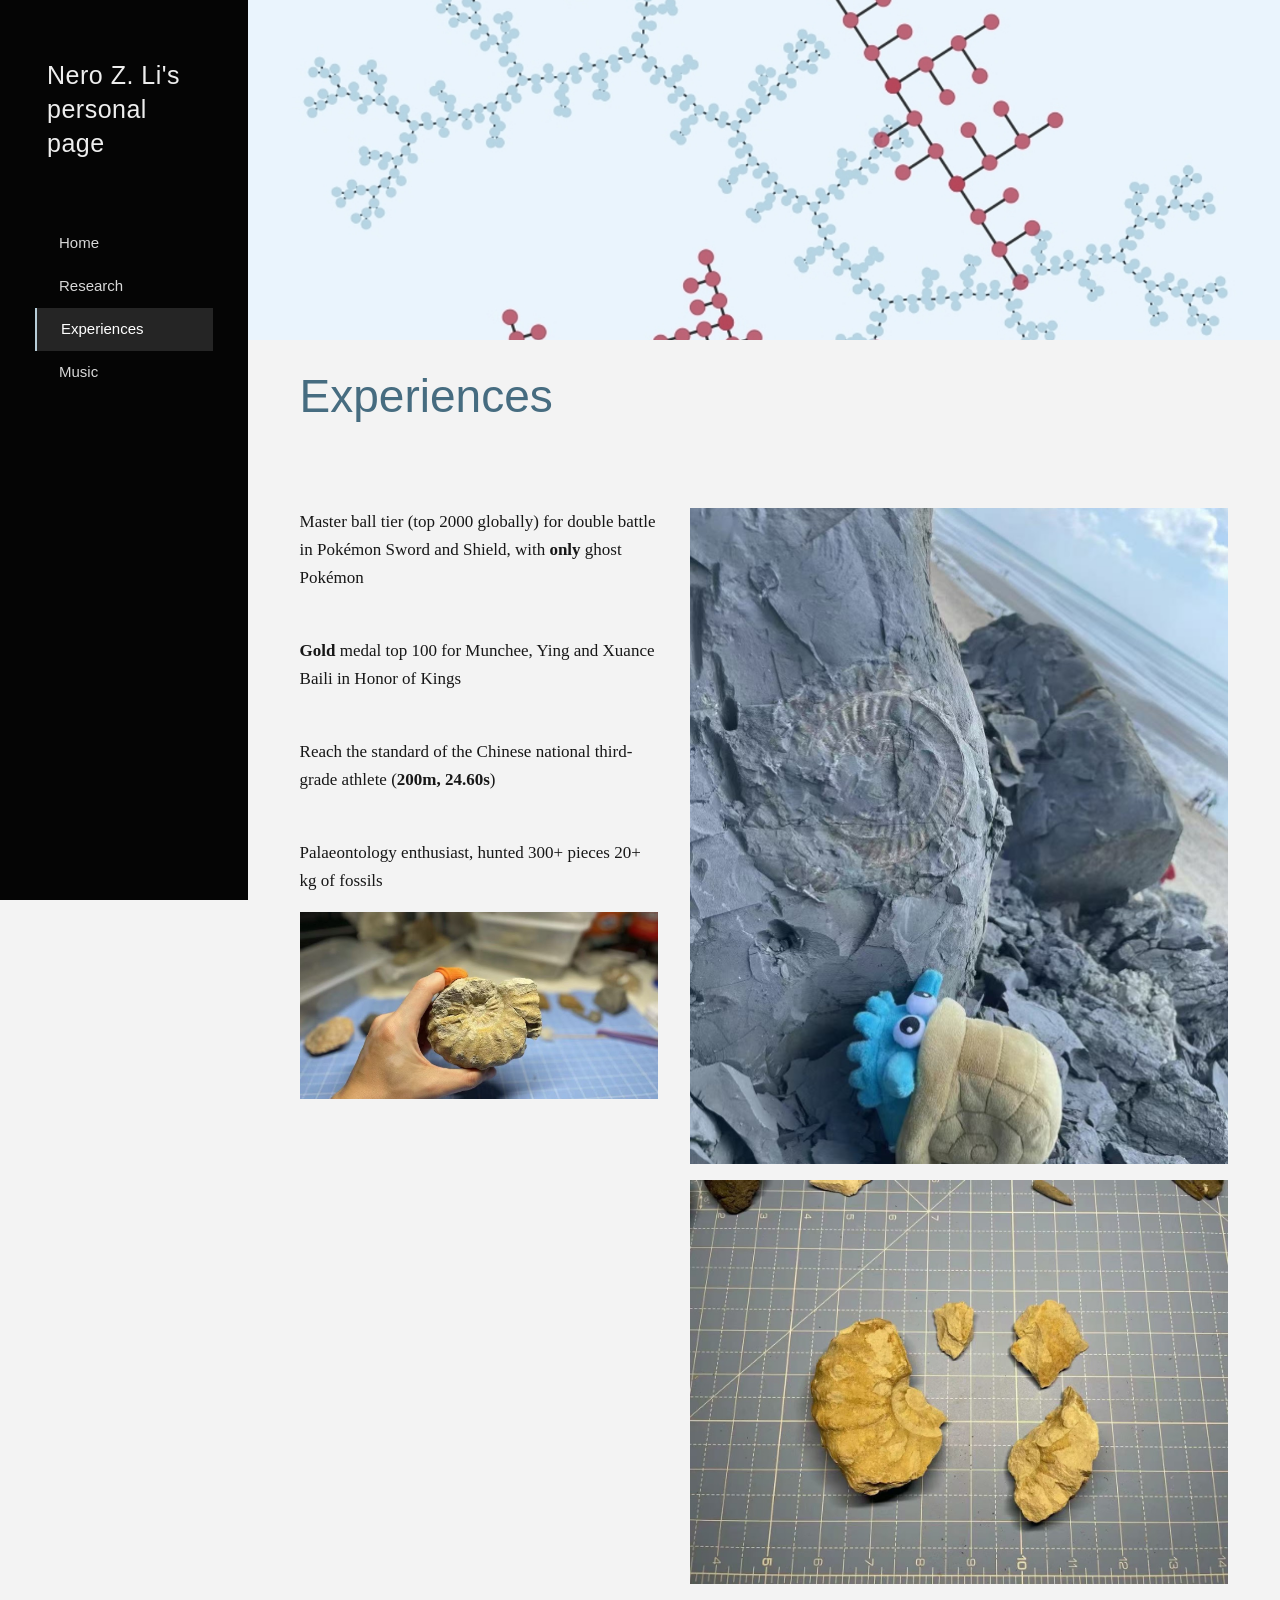
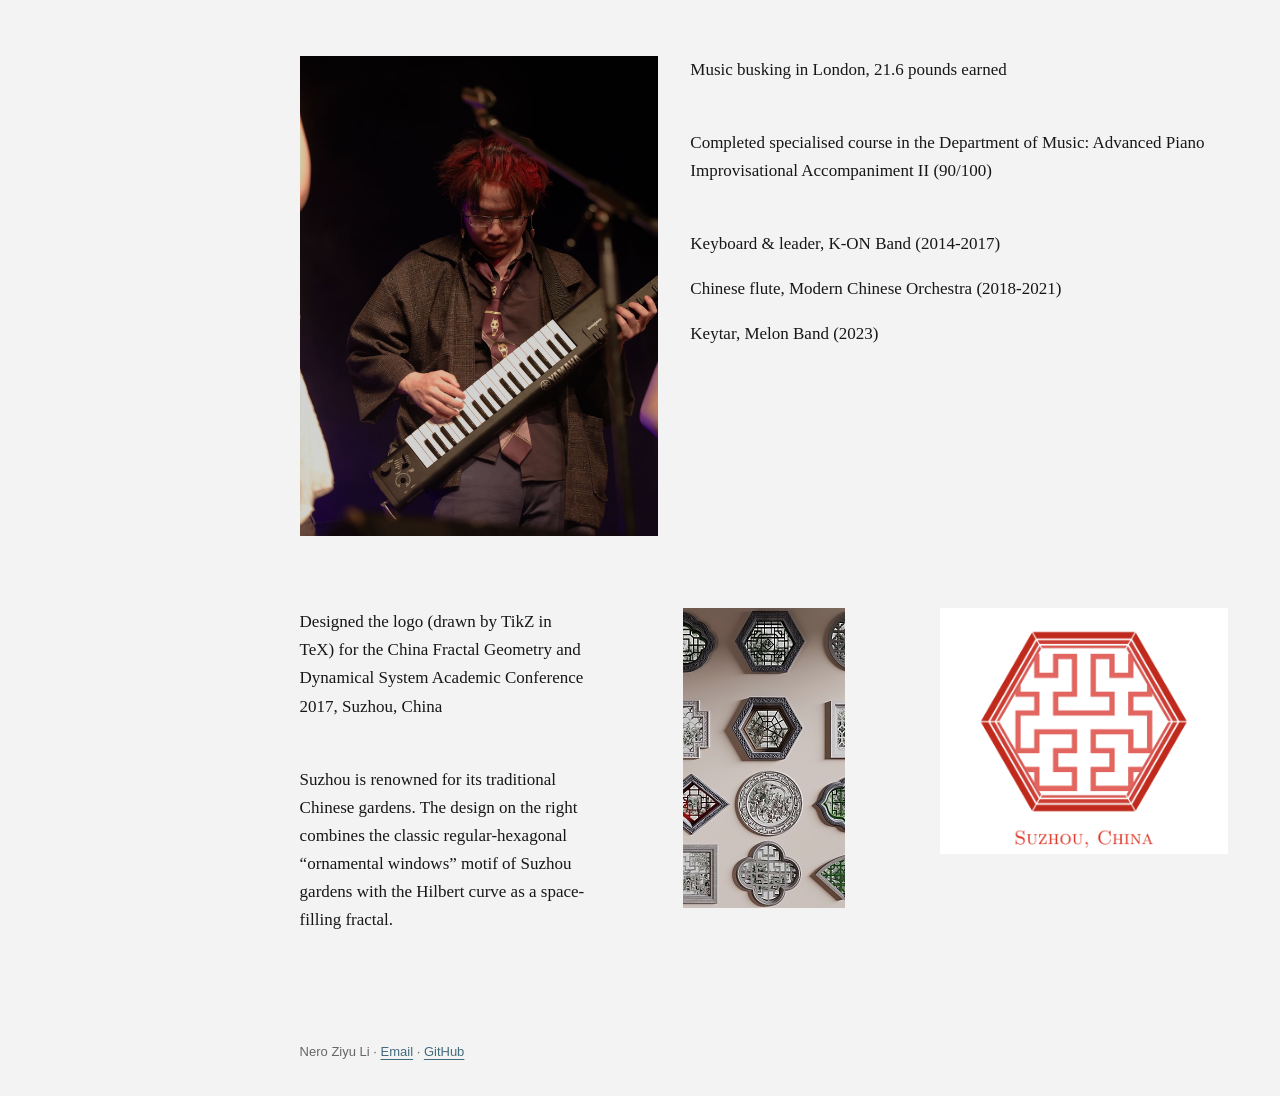
==== experiences.html @ 23643a6a "Migrate personal website from Google Sites" ====
<!doctype html><html lang="en"><head><meta charset="utf-8"><meta name="viewport" content="width=device-width,initial-scale=1"><meta name="description" content="Nero Ziyu Li — mathematics, physics and machine learning. Research, publications and personal interests."><title>Experiences — Nero Ziyu Li</title><link rel="stylesheet" href="style.css"></head><body><a class="skip" href="#main">Skip to content</a><aside><a class="brand" href="index.html">Nero Z. Li's<br>personal page</a><nav aria-label="Main navigation"><a href="index.html">Home</a><a href="research.html">Research</a><a href="experiences.html" aria-current="page">Experiences</a><a href="music.html">Music</a></nav></aside><main id="main"><div class="hero" style="background-image:url(assets/0c6ff9c9512e60.jpg)" aria-label="Fractal graph artwork"></div><section class="content columns-1"><div class="column"><h1>Experiences</h1></div></section><section class="content columns-2"><div class="column"><p>Master ball tier (top 2000 globally) for double battle in Pokémon Sword and Shield, with <strong>only </strong>ghost Pokémon</p><br/><p><strong>Gold </strong>medal top 100 for Munchee, Ying and Xuance Baili in Honor of Kings</p><br/><p>Reach the standard of the Chinese national third-grade athlete (<strong>200m, 24.60s</strong>)</p><br/><p>Palaeontology enthusiast, hunted 300+ pieces 20+ kg of fossils</p>
<img alt="" loading="lazy" src="assets/18ab059b43b97c.jpg"/></div><div class="column"><img alt="" loading="lazy" src="assets/41cfdb78b5eee2.jpg"/>
<img alt="" loading="lazy" src="assets/71ba7a05bdb790.jpg"/></div></section><section class="content columns-2"><div class="column"><img alt="" loading="lazy" src="assets/4867c6f347c968.jpg"/></div><div class="column"><p>Music busking in London, 21.6 pounds earned</p><br/><p>Completed specialised course in the Department of Music: Advanced Piano Improvisational Accompaniment II (90/100)</p><br/><p>Keyboard &amp; leader, K-ON Band (2014-2017)</p><p>Chinese flute, Modern Chinese Orchestra (2018-2021)</p><p>Keytar, Melon Band (2023)</p></div></section><section class="content columns-3"><div class="column"><p>Designed the logo (drawn by TikZ in TeX) for the China Fractal Geometry and Dynamical System Academic Conference 2017, Suzhou, China</p><br/><p>Suzhou is renowned for its traditional Chinese gardens. The design on the right combines the classic regular-hexagonal “ornamental windows” motif of Suzhou gardens with the Hilbert curve as a space-filling fractal.</p><br/></div><div class="column"><img alt="" loading="lazy" src="assets/93b101fc1c940e.png"/></div><div class="column"><img alt="" loading="lazy" src="assets/d0e236c99918fa.png"/></div></section><footer>Nero Ziyu Li · <a href="mailto:ziyu.li21@imperial.ac.uk">Email</a> · <a href="https://github.com/Nero-17">GitHub</a></footer></main></body></html>
---- style.css ----
*{box-sizing:border-box}html{scroll-behavior:smooth}body{margin:0;color:#171717;background:#f3f3f3;font:17px/1.65 Georgia,'Times New Roman',serif}aside{position:fixed;inset:0 auto 0 0;width:248px;background:#050505;color:#eee;padding:55px 35px;z-index:10;font-family:'Segoe UI',Arial,sans-serif}.brand{display:block;color:#eee;font-size:25px;font-weight:300;line-height:1.35;letter-spacing:.5px;text-decoration:none;margin:4px 12px 62px}nav a{display:block;color:#d8d8d8;text-decoration:none;padding:9px 24px;font-size:15px}nav a[aria-current]{color:white;background:#252525;border-left:2px solid #b7cdd8}nav a:hover{background:#242424}main{margin-left:248px;min-height:100vh}.hero{height:340px;background-size:cover;background-position:center}.content{padding:28px max(5%,32px);display:grid;gap:32px;max-width:1500px;margin:auto}.columns-1{grid-template-columns:1fr}.columns-2{grid-template-columns: minmax(0,1fr) minmax(0,1.5fr)}.columns-3{grid-template-columns:repeat(3,minmax(0,1fr))}.column{min-width:0}h1,h2,h3,h4{font-family:'Segoe UI',Arial,sans-serif;font-weight:300;color:#466c80;line-height:1.25}h1{font-size:46px;margin:0 0 26px}h2{font-size:32px;margin:8px 0 24px}h3{font-size:24px;margin:24px 0 14px}p{margin:0 0 17px}a{color:#426b7d;text-underline-offset:3px}a:hover{color:#7e3152}img{max-width:100%;height:auto;display:block;margin:0 auto 16px}li{padding-left:4px;margin:0 0 14px}ul{padding-left:22px;list-style-type:square}footer{padding:35px 5%;font:13px/1.5 'Segoe UI',Arial,sans-serif;color:#666}.skip{position:fixed;top:-80px;left:260px;background:white;padding:10px;z-index:30}.skip:focus{top:10px}a:focus-visible{outline:3px solid #a67430;outline-offset:3px}@media(min-width:1500px){main{max-width:1550px}.content{padding:40px 7%}}@media(max-width:800px){aside{position:static;width:100%;padding:22px}.brand{font-size:23px;margin:0 0 16px}.brand br{display:none}nav{display:flex;flex-wrap:wrap;gap:4px}nav a{padding:8px 12px}main{margin-left:0}.hero{height:220px}.content{padding:25px 22px;gap:20px}.columns-2,.columns-3{grid-template-columns:1fr}h1{font-size:36px}h2{font-size:28px}.column img{max-height:650px;object-fit:contain}body{font-size:16px}.skip{left:10px}a{overflow-wrap:anywhere}}@media(prefers-reduced-motion:reduce){html{scroll-behavior:auto}}
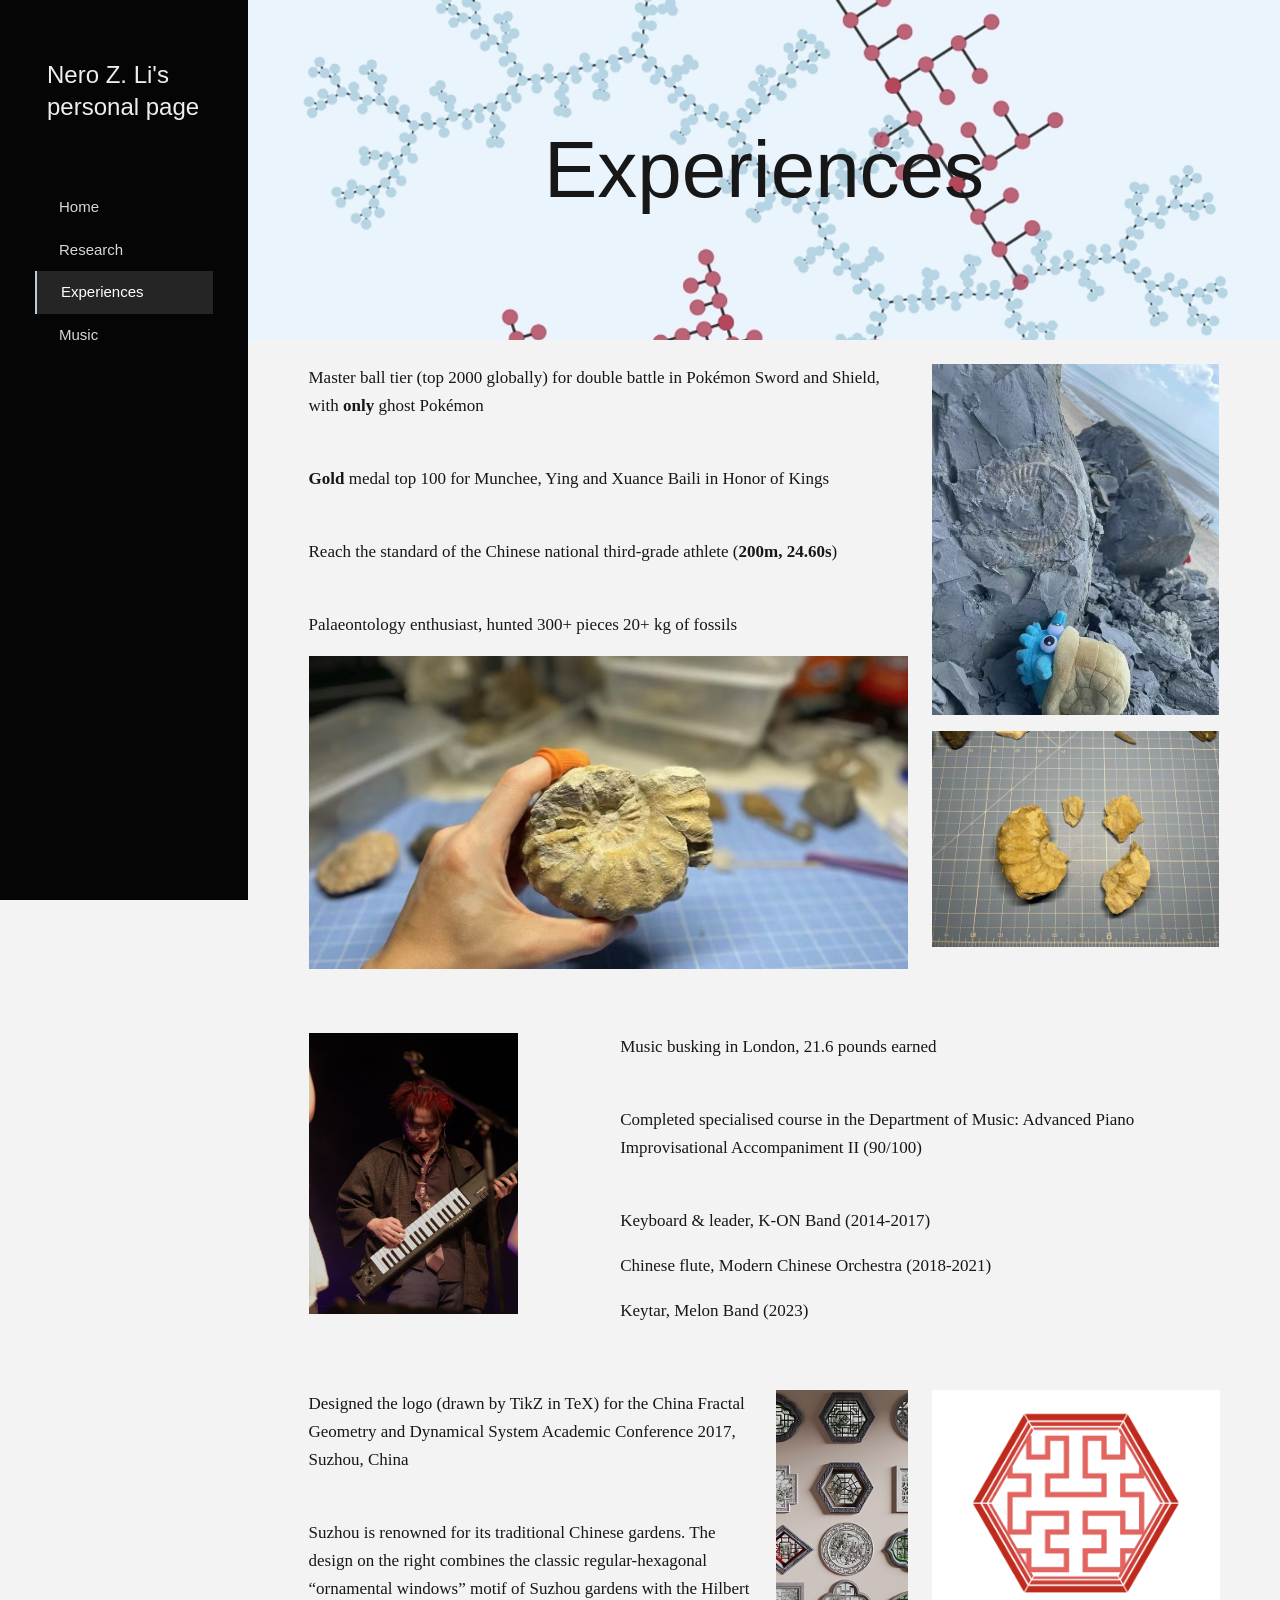
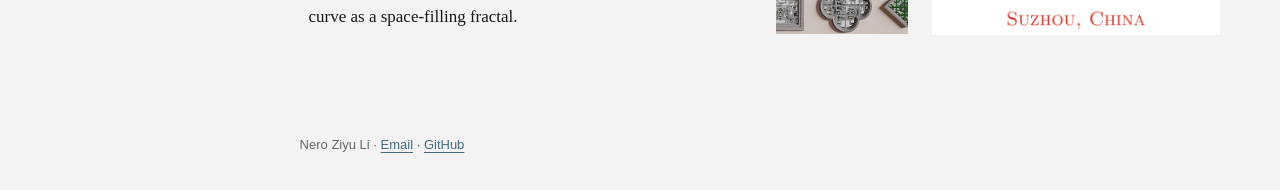
==== commit c468ca00: "Restore original per-section image and column proportions" ====
--- a/experiences.html
+++ b/experiences.html
@@ -1,3 +1,4 @@
-<!doctype html><html lang="en"><head><meta charset="utf-8"><meta name="viewport" content="width=device-width,initial-scale=1"><meta name="description" content="Nero Ziyu Li — mathematics, physics and machine learning. Research, publications and personal interests."><title>Experiences — Nero Ziyu Li</title><link rel="stylesheet" href="style.css"></head><body><a class="skip" href="#main">Skip to content</a><aside><a class="brand" href="index.html">Nero Z. Li's<br>personal page</a><nav aria-label="Main navigation"><a href="index.html">Home</a><a href="research.html">Research</a><a href="experiences.html" aria-current="page">Experiences</a><a href="music.html">Music</a></nav></aside><main id="main"><div class="hero" style="background-image:url(assets/0c6ff9c9512e60.jpg)" aria-label="Fractal graph artwork"></div><section class="content columns-1"><div class="column"><h1>Experiences</h1></div></section><section class="content columns-2"><div class="column"><p>Master ball tier (top 2000 globally) for double battle in Pokémon Sword and Shield, with <strong>only </strong>ghost Pokémon</p><br/><p><strong>Gold </strong>medal top 100 for Munchee, Ying and Xuance Baili in Honor of Kings</p><br/><p>Reach the standard of the Chinese national third-grade athlete (<strong>200m, 24.60s</strong>)</p><br/><p>Palaeontology enthusiast, hunted 300+ pieces 20+ kg of fossils</p>
+<!DOCTYPE html>
+<html lang="en"><head><meta charset="utf-8"/><meta content="width=device-width,initial-scale=1" name="viewport"/><meta content="Nero Ziyu Li — mathematics, physics and machine learning. Research, publications and personal interests." name="description"/><title>Experiences — Nero Ziyu Li</title><link href="style.css" rel="stylesheet"/></head><body><a class="skip" href="#main">Skip to content</a><aside><a class="brand" href="index.html">Nero Z. Li's<br/>personal page</a><nav aria-label="Main navigation"><a href="index.html">Home</a><a href="research.html">Research</a><a aria-current="page" href="experiences.html">Experiences</a><a href="music.html">Music</a></nav></aside><main id="main"><div aria-label="Fractal graph artwork" class="hero" style="background-image:url(assets/0c6ff9c9512e60.jpg)"><h1>Experiences</h1></div><section class="content columns-2" style="--columns:8fr 4fr"><div class="column"><p>Master ball tier (top 2000 globally) for double battle in Pokémon Sword and Shield, with <strong>only </strong>ghost Pokémon</p><br/><p><strong>Gold </strong>medal top 100 for Munchee, Ying and Xuance Baili in Honor of Kings</p><br/><p>Reach the standard of the Chinese national third-grade athlete (<strong>200m, 24.60s</strong>)</p><br/><p>Palaeontology enthusiast, hunted 300+ pieces 20+ kg of fossils</p>
 <img alt="" loading="lazy" src="assets/18ab059b43b97c.jpg"/></div><div class="column"><img alt="" loading="lazy" src="assets/41cfdb78b5eee2.jpg"/>
-<img alt="" loading="lazy" src="assets/71ba7a05bdb790.jpg"/></div></section><section class="content columns-2"><div class="column"><img alt="" loading="lazy" src="assets/4867c6f347c968.jpg"/></div><div class="column"><p>Music busking in London, 21.6 pounds earned</p><br/><p>Completed specialised course in the Department of Music: Advanced Piano Improvisational Accompaniment II (90/100)</p><br/><p>Keyboard &amp; leader, K-ON Band (2014-2017)</p><p>Chinese flute, Modern Chinese Orchestra (2018-2021)</p><p>Keytar, Melon Band (2023)</p></div></section><section class="content columns-3"><div class="column"><p>Designed the logo (drawn by TikZ in TeX) for the China Fractal Geometry and Dynamical System Academic Conference 2017, Suzhou, China</p><br/><p>Suzhou is renowned for its traditional Chinese gardens. The design on the right combines the classic regular-hexagonal “ornamental windows” motif of Suzhou gardens with the Hilbert curve as a space-filling fractal.</p><br/></div><div class="column"><img alt="" loading="lazy" src="assets/93b101fc1c940e.png"/></div><div class="column"><img alt="" loading="lazy" src="assets/d0e236c99918fa.png"/></div></section><footer>Nero Ziyu Li · <a href="mailto:ziyu.li21@imperial.ac.uk">Email</a> · <a href="https://github.com/Nero-17">GitHub</a></footer></main></body></html>+<img alt="" loading="lazy" src="assets/71ba7a05bdb790.jpg"/></div></section><section class="content columns-2" style="--columns:3fr 1fr 8fr"><div class="column"><img alt="" loading="lazy" src="assets/4867c6f347c968.jpg"/></div><div aria-hidden="true" class="column spacer"></div><div class="column"><p>Music busking in London, 21.6 pounds earned</p><br/><p>Completed specialised course in the Department of Music: Advanced Piano Improvisational Accompaniment II (90/100)</p><br/><p>Keyboard &amp; leader, K-ON Band (2014-2017)</p><p>Chinese flute, Modern Chinese Orchestra (2018-2021)</p><p>Keytar, Melon Band (2023)</p></div></section><section class="content columns-3" style="--columns:6fr 2fr 4fr"><div class="column"><p>Designed the logo (drawn by TikZ in TeX) for the China Fractal Geometry and Dynamical System Academic Conference 2017, Suzhou, China</p><br/><p>Suzhou is renowned for its traditional Chinese gardens. The design on the right combines the classic regular-hexagonal “ornamental windows” motif of Suzhou gardens with the Hilbert curve as a space-filling fractal.</p><br/></div><div class="column"><img alt="" loading="lazy" src="assets/93b101fc1c940e.png"/></div><div class="column"><img alt="" loading="lazy" src="assets/d0e236c99918fa.png"/></div></section><footer>Nero Ziyu Li · <a href="mailto:ziyu.li21@imperial.ac.uk">Email</a> · <a href="https://github.com/Nero-17">GitHub</a></footer></main></body></html>
--- a/style.css
+++ b/style.css
@@ -1 +1,9 @@
 *{box-sizing:border-box}html{scroll-behavior:smooth}body{margin:0;color:#171717;background:#f3f3f3;font:17px/1.65 Georgia,'Times New Roman',serif}aside{position:fixed;inset:0 auto 0 0;width:248px;background:#050505;color:#eee;padding:55px 35px;z-index:10;font-family:'Segoe UI',Arial,sans-serif}.brand{display:block;color:#eee;font-size:25px;font-weight:300;line-height:1.35;letter-spacing:.5px;text-decoration:none;margin:4px 12px 62px}nav a{display:block;color:#d8d8d8;text-decoration:none;padding:9px 24px;font-size:15px}nav a[aria-current]{color:white;background:#252525;border-left:2px solid #b7cdd8}nav a:hover{background:#242424}main{margin-left:248px;min-height:100vh}.hero{height:340px;background-size:cover;background-position:center}.content{padding:28px max(5%,32px);display:grid;gap:32px;max-width:1500px;margin:auto}.columns-1{grid-template-columns:1fr}.columns-2{grid-template-columns: minmax(0,1fr) minmax(0,1.5fr)}.columns-3{grid-template-columns:repeat(3,minmax(0,1fr))}.column{min-width:0}h1,h2,h3,h4{font-family:'Segoe UI',Arial,sans-serif;font-weight:300;color:#466c80;line-height:1.25}h1{font-size:46px;margin:0 0 26px}h2{font-size:32px;margin:8px 0 24px}h3{font-size:24px;margin:24px 0 14px}p{margin:0 0 17px}a{color:#426b7d;text-underline-offset:3px}a:hover{color:#7e3152}img{max-width:100%;height:auto;display:block;margin:0 auto 16px}li{padding-left:4px;margin:0 0 14px}ul{padding-left:22px;list-style-type:square}footer{padding:35px 5%;font:13px/1.5 'Segoe UI',Arial,sans-serif;color:#666}.skip{position:fixed;top:-80px;left:260px;background:white;padding:10px;z-index:30}.skip:focus{top:10px}a:focus-visible{outline:3px solid #a67430;outline-offset:3px}@media(min-width:1500px){main{max-width:1550px}.content{padding:40px 7%}}@media(max-width:800px){aside{position:static;width:100%;padding:22px}.brand{font-size:23px;margin:0 0 16px}.brand br{display:none}nav{display:flex;flex-wrap:wrap;gap:4px}nav a{padding:8px 12px}main{margin-left:0}.hero{height:220px}.content{padding:25px 22px;gap:20px}.columns-2,.columns-3{grid-template-columns:1fr}h1{font-size:36px}h2{font-size:28px}.column img{max-height:650px;object-fit:contain}body{font-size:16px}.skip{left:10px}a{overflow-wrap:anywhere}}@media(prefers-reduced-motion:reduce){html{scroll-behavior:auto}}
+
+/* Match the original Google Sites section-specific 12-column layout. */
+.content{grid-template-columns:var(--columns,1fr);gap:0;padding:24px 4.7%;max-width:1500px}
+.column{padding:0 12px}.column img{width:100%;height:auto}
+.hero{display:flex;align-items:center;justify-content:center}
+.hero h1{color:#171717;font-size:80px;text-align:center;margin:0;font-weight:300}
+.brand{margin-left:12px;margin-right:0;font-size:24px;letter-spacing:0}
+@media(max-width:800px){.content{grid-template-columns:1fr;padding:24px 18px;gap:20px}.spacer{display:none}.column{padding:0}.column img{width:auto;max-width:100%;max-height:440px}.hero h1{font-size:44px}}
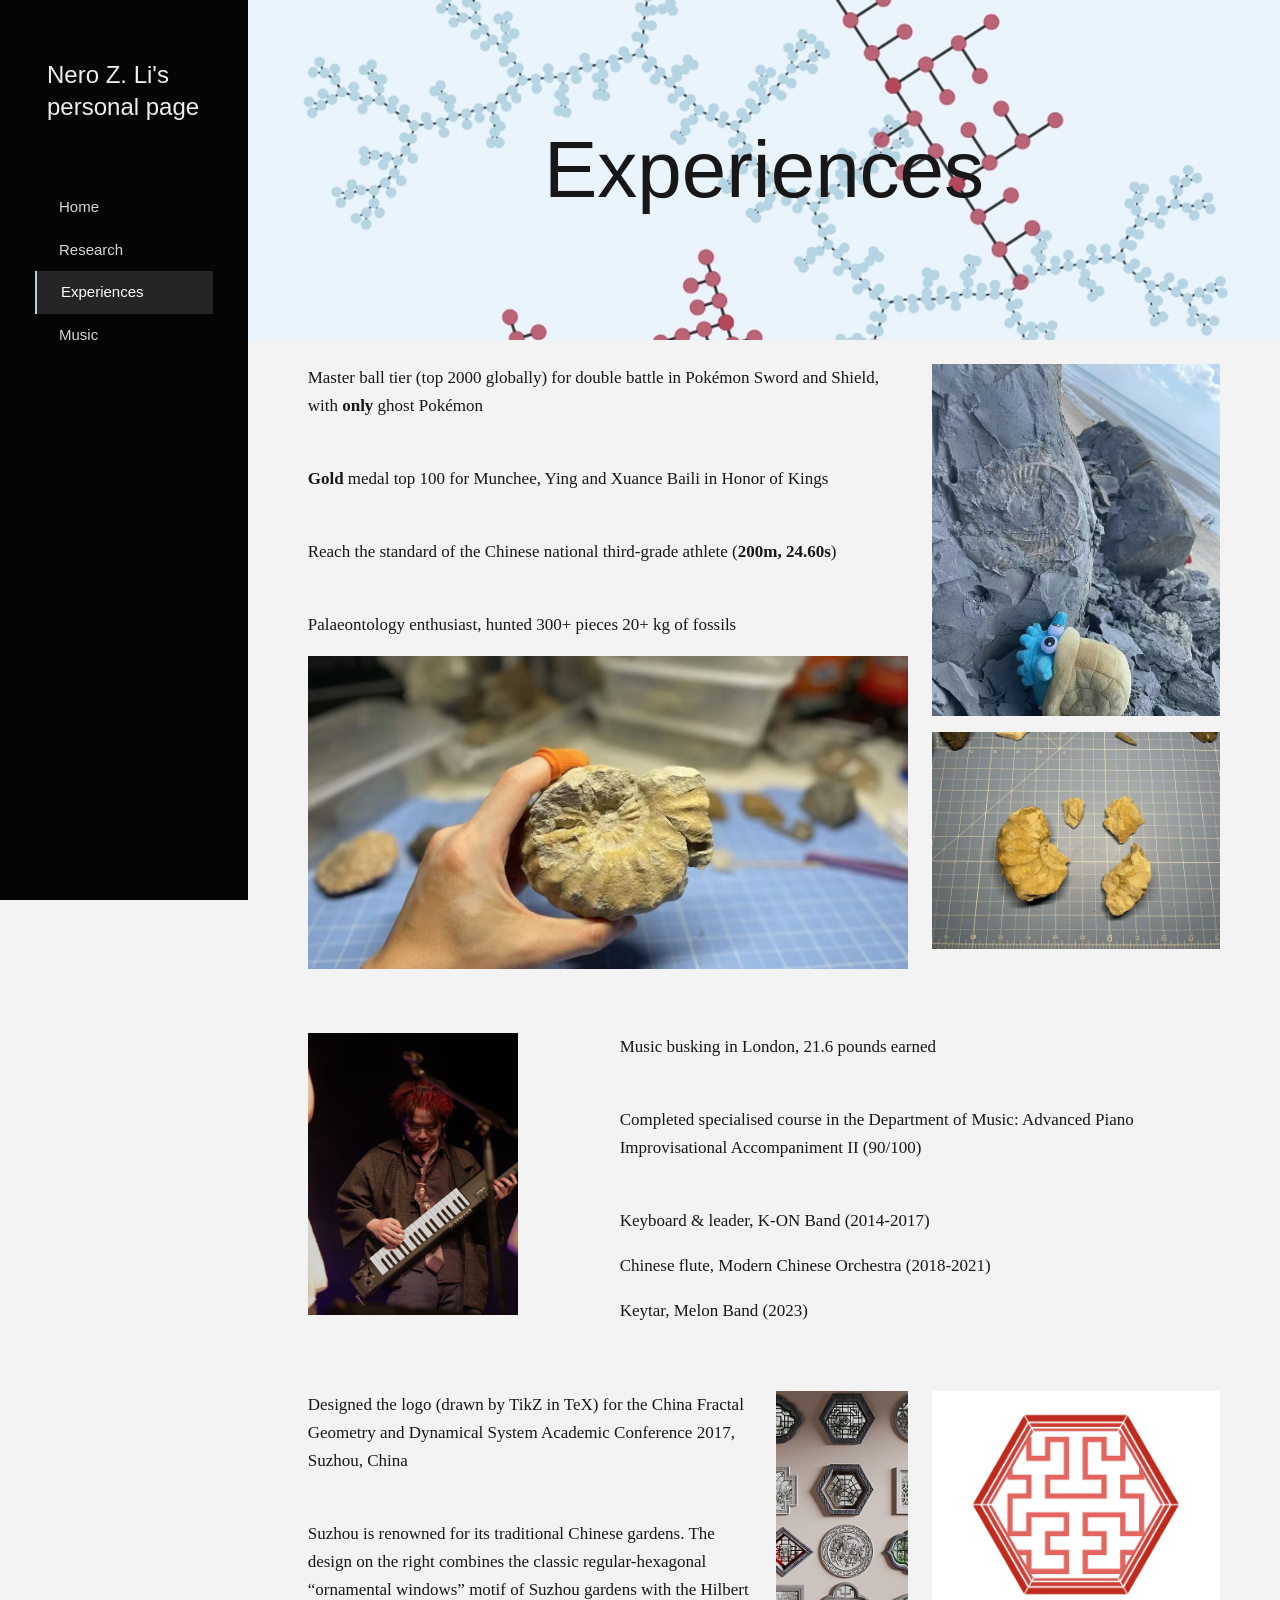
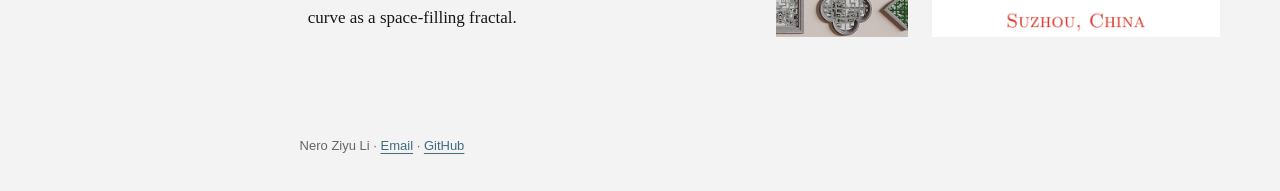
==== commit d13724e2: "Match Google Sites content width and responsive image proportions" ====
--- a/experiences.html
+++ b/experiences.html
@@ -1,4 +1,5 @@
 <!DOCTYPE html>
-<html lang="en"><head><meta charset="utf-8"/><meta content="width=device-width,initial-scale=1" name="viewport"/><meta content="Nero Ziyu Li — mathematics, physics and machine learning. Research, publications and personal interests." name="description"/><title>Experiences — Nero Ziyu Li</title><link href="style.css" rel="stylesheet"/></head><body><a class="skip" href="#main">Skip to content</a><aside><a class="brand" href="index.html">Nero Z. Li's<br/>personal page</a><nav aria-label="Main navigation"><a href="index.html">Home</a><a href="research.html">Research</a><a aria-current="page" href="experiences.html">Experiences</a><a href="music.html">Music</a></nav></aside><main id="main"><div aria-label="Fractal graph artwork" class="hero" style="background-image:url(assets/0c6ff9c9512e60.jpg)"><h1>Experiences</h1></div><section class="content columns-2" style="--columns:8fr 4fr"><div class="column"><p>Master ball tier (top 2000 globally) for double battle in Pokémon Sword and Shield, with <strong>only </strong>ghost Pokémon</p><br/><p><strong>Gold </strong>medal top 100 for Munchee, Ying and Xuance Baili in Honor of Kings</p><br/><p>Reach the standard of the Chinese national third-grade athlete (<strong>200m, 24.60s</strong>)</p><br/><p>Palaeontology enthusiast, hunted 300+ pieces 20+ kg of fossils</p>
+
+<html lang="en"><head><meta charset="utf-8"/><meta content="width=device-width,initial-scale=1" name="viewport"/><meta content="Nero Ziyu Li — mathematics, physics and machine learning. Research, publications and personal interests." name="description"/><title>Experiences — Nero Ziyu Li</title><link href="style.css?v=20261023-3" rel="stylesheet"/></head><body><a class="skip" href="#main">Skip to content</a><aside><a class="brand" href="index.html">Nero Z. Li's<br/>personal page</a><nav aria-label="Main navigation"><a href="index.html">Home</a><a href="research.html">Research</a><a aria-current="page" href="experiences.html">Experiences</a><a href="music.html">Music</a></nav></aside><main id="main"><div aria-label="Fractal graph artwork" class="hero" style="background-image:url(assets/0c6ff9c9512e60.jpg)"><h1>Experiences</h1></div><section class="content columns-2" style="--columns:8fr 4fr"><div class="column"><p>Master ball tier (top 2000 globally) for double battle in Pokémon Sword and Shield, with <strong>only </strong>ghost Pokémon</p><br/><p><strong>Gold </strong>medal top 100 for Munchee, Ying and Xuance Baili in Honor of Kings</p><br/><p>Reach the standard of the Chinese national third-grade athlete (<strong>200m, 24.60s</strong>)</p><br/><p>Palaeontology enthusiast, hunted 300+ pieces 20+ kg of fossils</p>
 <img alt="" loading="lazy" src="assets/18ab059b43b97c.jpg"/></div><div class="column"><img alt="" loading="lazy" src="assets/41cfdb78b5eee2.jpg"/>
 <img alt="" loading="lazy" src="assets/71ba7a05bdb790.jpg"/></div></section><section class="content columns-2" style="--columns:3fr 1fr 8fr"><div class="column"><img alt="" loading="lazy" src="assets/4867c6f347c968.jpg"/></div><div aria-hidden="true" class="column spacer"></div><div class="column"><p>Music busking in London, 21.6 pounds earned</p><br/><p>Completed specialised course in the Department of Music: Advanced Piano Improvisational Accompaniment II (90/100)</p><br/><p>Keyboard &amp; leader, K-ON Band (2014-2017)</p><p>Chinese flute, Modern Chinese Orchestra (2018-2021)</p><p>Keytar, Melon Band (2023)</p></div></section><section class="content columns-3" style="--columns:6fr 2fr 4fr"><div class="column"><p>Designed the logo (drawn by TikZ in TeX) for the China Fractal Geometry and Dynamical System Academic Conference 2017, Suzhou, China</p><br/><p>Suzhou is renowned for its traditional Chinese gardens. The design on the right combines the classic regular-hexagonal “ornamental windows” motif of Suzhou gardens with the Hilbert curve as a space-filling fractal.</p><br/></div><div class="column"><img alt="" loading="lazy" src="assets/93b101fc1c940e.png"/></div><div class="column"><img alt="" loading="lazy" src="assets/d0e236c99918fa.png"/></div></section><footer>Nero Ziyu Li · <a href="mailto:ziyu.li21@imperial.ac.uk">Email</a> · <a href="https://github.com/Nero-17">GitHub</a></footer></main></body></html>
--- a/style.css
+++ b/style.css
@@ -1,9 +1,19 @@
 *{box-sizing:border-box}html{scroll-behavior:smooth}body{margin:0;color:#171717;background:#f3f3f3;font:17px/1.65 Georgia,'Times New Roman',serif}aside{position:fixed;inset:0 auto 0 0;width:248px;background:#050505;color:#eee;padding:55px 35px;z-index:10;font-family:'Segoe UI',Arial,sans-serif}.brand{display:block;color:#eee;font-size:25px;font-weight:300;line-height:1.35;letter-spacing:.5px;text-decoration:none;margin:4px 12px 62px}nav a{display:block;color:#d8d8d8;text-decoration:none;padding:9px 24px;font-size:15px}nav a[aria-current]{color:white;background:#252525;border-left:2px solid #b7cdd8}nav a:hover{background:#242424}main{margin-left:248px;min-height:100vh}.hero{height:340px;background-size:cover;background-position:center}.content{padding:28px max(5%,32px);display:grid;gap:32px;max-width:1500px;margin:auto}.columns-1{grid-template-columns:1fr}.columns-2{grid-template-columns: minmax(0,1fr) minmax(0,1.5fr)}.columns-3{grid-template-columns:repeat(3,minmax(0,1fr))}.column{min-width:0}h1,h2,h3,h4{font-family:'Segoe UI',Arial,sans-serif;font-weight:300;color:#466c80;line-height:1.25}h1{font-size:46px;margin:0 0 26px}h2{font-size:32px;margin:8px 0 24px}h3{font-size:24px;margin:24px 0 14px}p{margin:0 0 17px}a{color:#426b7d;text-underline-offset:3px}a:hover{color:#7e3152}img{max-width:100%;height:auto;display:block;margin:0 auto 16px}li{padding-left:4px;margin:0 0 14px}ul{padding-left:22px;list-style-type:square}footer{padding:35px 5%;font:13px/1.5 'Segoe UI',Arial,sans-serif;color:#666}.skip{position:fixed;top:-80px;left:260px;background:white;padding:10px;z-index:30}.skip:focus{top:10px}a:focus-visible{outline:3px solid #a67430;outline-offset:3px}@media(min-width:1500px){main{max-width:1550px}.content{padding:40px 7%}}@media(max-width:800px){aside{position:static;width:100%;padding:22px}.brand{font-size:23px;margin:0 0 16px}.brand br{display:none}nav{display:flex;flex-wrap:wrap;gap:4px}nav a{padding:8px 12px}main{margin-left:0}.hero{height:220px}.content{padding:25px 22px;gap:20px}.columns-2,.columns-3{grid-template-columns:1fr}h1{font-size:36px}h2{font-size:28px}.column img{max-height:650px;object-fit:contain}body{font-size:16px}.skip{left:10px}a{overflow-wrap:anywhere}}@media(prefers-reduced-motion:reduce){html{scroll-behavior:auto}}
 
 /* Match the original Google Sites section-specific 12-column layout. */
-.content{grid-template-columns:var(--columns,1fr);gap:0;padding:24px 4.7%;max-width:1500px}
+.content{gap:0;padding:24px 4.7%;max-width:1500px}
 .column{padding:0 12px}.column img{width:100%;height:auto}
 .hero{display:flex;align-items:center;justify-content:center}
 .hero h1{color:#171717;font-size:80px;text-align:center;margin:0;font-weight:300}
 .brand{margin-left:12px;margin-right:0;font-size:24px;letter-spacing:0}
 @media(max-width:800px){.content{grid-template-columns:1fr;padding:24px 18px;gap:20px}.spacer{display:none}.column{padding:0}.column img{width:auto;max-width:100%;max-height:440px}.hero h1{font-size:44px}}
+
+/* Preserve multi-column layout even when a cached page lacks --columns. */
+.columns-1{grid-template-columns:var(--columns,1fr)}
+.columns-2{grid-template-columns:var(--columns,minmax(0,1fr) minmax(0,1.5fr))}
+.columns-3{grid-template-columns:var(--columns,repeat(3,minmax(0,1fr)))}
+.column img{max-width:min(100%,var(--image-width,100%));object-fit:contain}
+@media(max-width:800px){.content{grid-template-columns:1fr}}
+
+/* Google Sites uses a 1280px row, 48px outer gutters and 2.5% column gutters. */
+@media(min-width:801px){main{max-width:none}.content{max-width:1280px;padding:24px 48px;container-type:inline-size}.column{padding:0 1.25cqw}}
